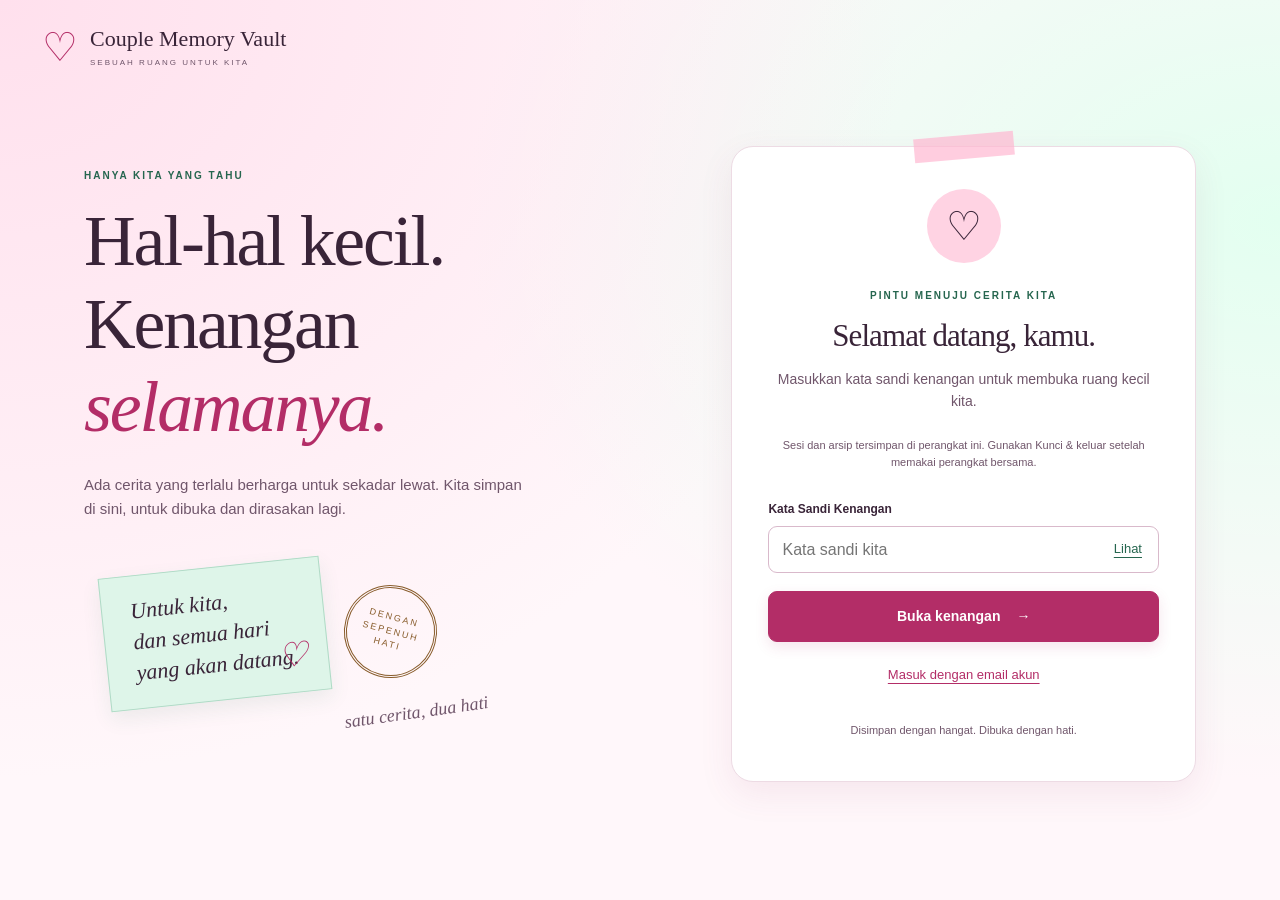
==== impian/index.html @ 61d598d1 "Add files via upload" ====
<!doctype html>
<html lang="id">
  <head>
    <base href="../" />
    <meta name="cmv-build" content="v5.0" />
    <meta charset="utf-8" />
    <meta
      name="viewport"
      content="width=device-width, initial-scale=1, viewport-fit=cover"
    />
    <meta name="theme-color" content="#fff7fa" />
    <meta name="color-scheme" content="light" />
    <meta
      name="description"
      content="Ruang kecil untuk menyimpan cerita, impian, dan kenangan kita berdua."
    />
    <meta name="referrer" content="strict-origin-when-cross-origin" />
    <meta name="apple-mobile-web-app-capable" content="yes" />
    <meta name="apple-mobile-web-app-status-bar-style" content="default" />
    <meta
      http-equiv="Content-Security-Policy"
      content="default-src 'self'; script-src 'self'; style-src 'self' 'unsafe-inline'; img-src 'self' blob: data: https://tile.openstreetmap.org; media-src 'self' blob:; connect-src 'self' https://*.supabase.co wss://*.supabase.co; font-src 'self'; object-src 'none'; base-uri 'self'; form-action 'self'; upgrade-insecure-requests"
    />
    <title>Impian Kita · Couple Memory Vault</title>
    <link rel="icon" type="image/png" href="./icons/icon-192.png" />
    <link rel="apple-touch-icon" href="./icons/apple-touch-icon.png" />
    <link rel="manifest" href="./manifest.json" />
    <link rel="stylesheet" href="./style.css" />
    <link rel="stylesheet" href="./vendor/leaflet.css" />
    <script defer src="./vendor/supabase.js"></script>
    <script defer src="./vendor/leaflet.js"></script>
    <script defer src="./supabase-config.js"></script>
    <script defer src="./offline.js"></script>
    <script defer src="./router.js"></script>
  </head>
  <body data-page="impian">
    <div id="boot-status" class="banner" role="status">
      <span id="boot-message">Menyiapkan halaman cerita kita…</span>
      <button id="boot-retry" class="text-button" type="button" hidden>
        Coba lagi
      </button>
    </div>
    <a class="skip-link" href="#content" data-skip>Langsung ke isi</a>
    <div id="network-banner" class="banner" role="status" hidden>
      Sedang luring · Arsip tersimpan tetap bisa dibaca. Draf akan dikirim saat
      tersambung.
    </div>
    <div id="update-banner" class="banner" hidden>
      Versi baru siap.
      <button id="update-button" class="text-button" type="button">
        Muat ulang
      </button>
    </div>
    <header class="site-header">
      <button
        class="brand"
        type="button"
        data-admin-unlock
        aria-label="Couple Memory Vault; ketuk cepat tiga kali untuk masuk sebagai Admin"
      >
        <span class="brand-icon" aria-hidden="true">♡</span>
        <span>Couple Memory Vault<small>SEBUAH RUANG UNTUK KITA</small></span>
      </button>
      <div class="header-actions">
        <button
          id="install-button"
          class="button small ghost"
          type="button"
          hidden
        >
          Pasang di HP
        </button>
        <button id="admin-open" class="button small ghost" type="button" hidden>
          + Tambah
        </button>
        <button
          id="lock-button"
          class="icon-button"
          type="button"
          title="Kunci dan keluar"
          aria-label="Kunci dan keluar"
          hidden
        >
          ↪
        </button>
      </div>
    </header>

    <main id="content" inert>
      <section
        id="lock-screen"
        class="lock-layout"
        aria-labelledby="lock-heading"
      >
        <div class="lock-intro">
          <p class="eyebrow">HANYA KITA YANG TAHU</p>
          <h1 id="lock-heading">
            Hal-hal kecil.<br />Kenangan <em>selamanya.</em>
          </h1>
          <p class="intro-copy">
            Ada cerita yang terlalu berharga untuk sekadar lewat. Kita simpan di
            sini, untuk dibuka dan dirasakan lagi.
          </p>
          <div class="keepsake-art" aria-hidden="true">
            <div class="paper-note">
              Untuk kita,<br />dan semua hari<br />yang akan datang.<span
                >♡</span
              >
            </div>
            <div class="postage">DENGAN<br />SEPENUH<br />HATI</div>
            <span class="scribble">satu cerita, dua hati</span>
          </div>
        </div>
        <div class="lock-card paper">
          <div class="lock-emblem" aria-hidden="true">♡</div>
          <p class="eyebrow">PINTU MENUJU CERITA KITA</p>
          <h2>Selamat datang, kamu.</h2>
          <p>Masukkan kata sandi kenangan untuk membuka ruang kecil kita.</p>
          <p class="tiny muted">
            Sesi dan arsip tersimpan di perangkat ini. Gunakan Kunci &amp;
            keluar setelah memakai perangkat bersama.
          </p>
          <form id="viewer-login-form" novalidate>
            <label for="viewer-password">Kata Sandi Kenangan</label>
            <div class="password-field">
              <input
                id="viewer-password"
                name="password"
                type="password"
                required
                autocomplete="current-password"
                maxlength="256"
                placeholder="Kata sandi kita"
              /><button
                type="button"
                id="toggle-password"
                class="text-button"
                aria-pressed="false"
                aria-label="Tampilkan kata sandi"
              >
                Lihat
              </button>
            </div>
            <button class="button full" type="submit">
              Buka kenangan <span aria-hidden="true">→</span>
            </button>
            <p
              id="login-message"
              class="form-message"
              role="status"
              aria-live="polite"
            ></p>
          </form>
          <button
            id="email-login-open"
            class="text-button email-login"
            type="button"
          >
            Masuk dengan email akun
          </button>
          <p class="tiny muted">Disimpan dengan hangat. Dibuka dengan hati.</p>
        </div>
      </section>

      <div id="app-screen" class="app-shell" hidden>
        <nav class="section-nav" aria-label="Halaman cerita kita">
          <a data-route="utama" href="./">Utama</a>
          <a data-route="kenangan" href="./kenangan/">Kenangan</a>
          <a data-route="jurnal" href="./jurnal/">Jurnal</a>
          <a data-route="impian" href="./impian/">Impian</a>
          <a data-route="surat" href="./surat/">Surat</a>
        </nav>
        <section class="music-player paper" aria-label="Pemutar musik bersama">
          <span class="music-cover" aria-hidden="true">♫</span>
          <div class="music-track-field">
            <label for="music-track">LAGU UNTUK KITA</label>
            <select id="music-track" disabled>
              <option value="">Belum ada lagu</option>
            </select>
          </div>
          <div class="music-transport">
            <button
              id="music-previous"
              class="icon-button"
              type="button"
              aria-label="Lagu sebelumnya"
              disabled
            >
              ‹
            </button>
            <button
              id="music-toggle"
              class="icon-button music-play"
              type="button"
              aria-label="Putar musik"
              aria-pressed="false"
              disabled
            >
              ▷
            </button>
            <button
              id="music-next"
              class="icon-button"
              type="button"
              aria-label="Lagu berikutnya"
              disabled
            >
              ›
            </button>
          </div>
          <div class="music-volume-field">
            <label for="music-volume"
              >Volume
              <output id="music-volume-value" for="music-volume"
                >35%</output
              ></label
            >
            <input
              id="music-volume"
              type="range"
              min="0"
              max="1"
              step="0.05"
              value="0.35"
            />
          </div>
        </section>
        <p id="app-message" class="form-message" role="status"></p>
        <div class="sync-strip">
          <span id="sync-status" role="status"
            >Arsip luring sedang disiapkan…</span
          ><button id="sync-now" type="button" class="text-button">
            Sinkronkan</button
          ><button id="drafts-open" type="button" class="text-button">
            Draf &amp; antrean
          </button>
        </div>
        <p
          id="route-status"
          class="sr-only"
          role="status"
          aria-live="polite"
        ></p>
        <div id="page-outlet">
          <div id="route-view" class="route-view" data-page="impian">
            <section
  id="dreams-section"
  class="paper panel"
  aria-labelledby="dreams-heading"
>
  <div class="section-heading compact">
    <div>
      <p class="eyebrow">SUATU HARI NANTI</p>
      <h2 id="dreams-heading">Impian kita</h2>
    </div>
    <span id="bucket-count" class="pill">0/0</span>
  </div>
  <ul id="bucket-list" class="bucket-list"></ul>
  <p id="bucket-empty" class="empty-state small-empty">
    Belum ada impian tertulis. Ketuk + Tambah untuk memulai.
  </p>
  <p class="tiny muted">Satu centang, satu langkah yang kita rayakan.</p>
</section>

          </div>
        </div>
        <footer class="site-footer">
          <span aria-hidden="true">♡</span> Beberapa hal layak disimpan
          selamanya.
          <p id="install-help" class="tiny">
            Di iPhone: buka lewat Safari → Bagikan → Tambah ke Layar Utama.
          </p>
        </footer>
      </div>
    </main>

    <dialog id="admin-login-dialog" aria-labelledby="admin-login-heading">
      <div class="dialog-body">
        <button
          class="dialog-close icon-button"
          type="button"
          data-close="admin-login-dialog"
          aria-label="Tutup"
        >
          ×
        </button>
        <p class="eyebrow">DI BALIK CERITA KITA</p>
        <h2 id="admin-login-heading">Masuk ke ruang kita</h2>
        <form id="admin-login-form" novalidate>
          <label for="admin-email">Email akunmu</label
          ><input
            id="admin-email"
            name="email"
            type="email"
            required
            autocomplete="username"
          /><label for="admin-password">Kata sandi akunmu</label
          ><input
            id="admin-password"
            name="password"
            type="password"
            required
            autocomplete="current-password"
            maxlength="256"
          /><button class="button full" type="submit">Masuk</button>
          <p id="admin-login-message" class="form-message" role="status"></p>
        </form>
      </div>
    </dialog>

    <dialog
      id="admin-dialog"
      class="admin-dialog"
      aria-labelledby="admin-heading"
    >
      <div class="dialog-body">
        <button
          class="dialog-close icon-button"
          type="button"
          data-close="admin-dialog"
          aria-label="Tutup ruang bersama"
        >
          ×
        </button>
        <p class="eyebrow">RAWAT CERITA KITA</p>
        <h2 id="admin-heading">Tambah cerita kita</h2>
        <p id="member-role" class="muted tiny"></p>
        <details class="admin-section" open>
          <summary>01 · Simpan kenangan baru</summary>
          <form id="upload-form" novalidate>
            <label for="memory-file">Foto, video, atau audio</label
            ><input
              id="memory-file"
              name="file"
              type="file"
              accept="image/jpeg,image/png,image/webp,image/gif,video/mp4,video/webm,video/quicktime,audio/mpeg,audio/mp4,audio/ogg,audio/wav,audio/x-wav,audio/webm"
              required
            />
            <p class="tiny muted">
              Maksimal 25 MB per file. Untuk video di HP, MP4 H.264 paling mudah
              diputar.
            </p>
            <div id="upload-preview" class="upload-preview" hidden></div>
            <label for="memory-title">Judul kenangan</label
            ><input
              id="memory-title"
              name="title"
              maxlength="120"
              required
              placeholder="Sore yang tidak ingin selesai"
            /><label for="memory-caption">Caption</label
            ><textarea
              id="memory-caption"
              name="caption"
              rows="3"
              maxlength="5000"
              placeholder="Apa yang ingin kamu ingat dari hari itu?"
            ></textarea>
            <div class="form-grid">
              <div>
                <label for="memory-date">Tanggal kenangan</label
                ><input id="memory-date" name="date" type="date" required />
              </div>
              <div>
                <label for="memory-unlock">Buka kapsul pada (opsional)</label
                ><input
                  id="memory-unlock"
                  name="unlock"
                  type="datetime-local"
                />
              </div>
            </div>
            <p class="tiny muted">
              Kosongkan tanggal buka agar langsung terlihat. Jam input mengikuti
              zona waktu perangkatmu. Pembuat kapsul dan Admin bisa melihat
              isinya kapan saja.
            </p>
            <fieldset class="location-fields">
              <legend>Lokasi kenangan (opsional)</legend>
              <label for="memory-place">Nama tempat</label
              ><input
                id="memory-place"
                maxlength="120"
                placeholder="Misalnya: Taman Menteng"
              />
              <div class="form-grid">
                <div>
                  <label for="memory-lat">Lintang</label
                  ><input
                    id="memory-lat"
                    type="number"
                    step="any"
                    min="-90"
                    max="90"
                    placeholder="-6.20"
                  />
                </div>
                <div>
                  <label for="memory-lng">Bujur</label
                  ><input
                    id="memory-lng"
                    type="number"
                    step="any"
                    min="-180"
                    max="180"
                    placeholder="106.85"
                  />
                </div>
              </div>
              <div class="inline-actions">
                <button
                  type="button"
                  id="location-pick"
                  class="button small ghost"
                >
                  Pilih di peta</button
                ><button
                  type="button"
                  id="location-current"
                  class="text-button"
                >
                  Lokasi sekarang</button
                ><button type="button" id="location-clear" class="text-button">
                  Kosongkan
                </button>
              </div>
              <p class="tiny muted">
                Lokasi perangkat hanya diambil ketika tombolnya ditekan.
              </p>
            </fieldset>
            <button class="button" type="submit">Simpan kenangan</button
            ><progress
              id="upload-progress"
              aria-label="Sedang menyimpan kenangan"
              hidden
            ></progress>
            <p id="upload-message" class="form-message" role="status"></p>
          </form>
        </details>
        <details class="admin-section">
          <summary>02 · Tambah impian bersama</summary>
          <form id="bucket-form" novalidate>
            <label for="bucket-title">Apa yang ingin kita wujudkan?</label
            ><input
              id="bucket-title"
              name="title"
              maxlength="180"
              required
              placeholder="Melihat matahari terbit di pantai"
            /><button class="button small" type="submit">
              Tambahkan impian
            </button>
            <p id="bucket-message" class="form-message" role="status"></p>
          </form>
        </details>
        <details class="admin-section">
          <summary>03 · Tulis surat cinta</summary>
          <form id="letter-form" novalidate>
            <label for="letter-title">Judul surat</label
            ><input
              id="letter-title"
              name="title"
              maxlength="120"
              required
              placeholder="Untuk kamu, yang selalu kupilih"
            /><label for="letter-body">Isi surat</label
            ><textarea
              id="letter-body"
              name="body"
              rows="8"
              maxlength="20000"
              required
              placeholder="Hai, sayang…"
            ></textarea>
            <div class="capsule-options">
              <label class="check-label"
                ><input id="letter-capsule" type="checkbox" /> Jadikan kapsul
                waktu</label
              >
              <div id="letter-unlock-wrap" hidden>
                <label for="letter-unlock">Buka pada tanggal &amp; jam</label
                ><input
                  id="letter-unlock"
                  name="unlock"
                  type="datetime-local"
                />
                <p class="tiny muted">
                  Jam mengikuti perangkatmu. Setelah terkirim, isi terkunci
                  untuk kalian berdua sampai waktunya tiba.
                </p>
              </div>
            </div>
            <p class="tiny muted">
              Tulisan otomatis disimpan sebagai draf di perangkat ini.
            </p>
            <button class="button small" type="submit">
              Simpan surat cinta
            </button>
            <p id="letter-message" class="form-message" role="status"></p>
          </form>
        </details>
        <details
          id="settings-section"
          class="admin-section"
          data-admin-only
          hidden
        >
          <summary>Pengaturan Admin · Nama, waktu, dan musik</summary>
          <form id="settings-form" novalidate>
            <label for="settings-names">Nama kalian</label
            ><input
              id="settings-names"
              name="names"
              maxlength="100"
              required
              placeholder="Namamu & Nama pasangan"
            /><label for="settings-start">Mulai bersama (opsional)</label
            ><input
              id="settings-start"
              name="start"
              type="datetime-local"
            /><label for="settings-timezone"
              >Zona waktu jurnal dan tampilan tanggal</label
            ><select id="settings-timezone" name="timezone">
              <option value="Asia/Jakarta">WIB · Asia/Jakarta</option>
              <option value="Asia/Makassar">WITA · Asia/Makassar</option>
              <option value="Asia/Jayapura">WIT · Asia/Jayapura</option>
              <option value="UTC">UTC</option></select
            ><label for="settings-event">Nama hari spesial</label
            ><input
              id="settings-event"
              name="event"
              maxlength="120"
              placeholder="Liburan kecil kita"
            /><label for="settings-event-at">Tanggal dan jam hari spesial</label
            ><input
              id="settings-event-at"
              name="eventAt"
              type="datetime-local"
            /><label for="settings-music">Lagu awal</label
            ><select id="settings-music" name="music">
              <option value="">Tanpa musik</option>
            </select>
            <p class="tiny muted">
              Unggah audio terlebih dahulu. Pilihan di sini hanya berisi audio
              yang sudah terbuka. Musik diputar setelah tombolnya ditekan. Semua
              input jam mengikuti zona perangkat.
            </p>
            <button class="button small" type="submit">
              Simpan pengaturan
            </button>
            <p id="settings-message" class="form-message" role="status"></p>
          </form>
        </details>
        <details id="inbox-details" class="admin-section">
          <summary>04 · Pesan dan jurnal kita</summary>
          <button id="inbox-refresh" class="button small ghost" type="button">
            Muat ulang
          </button>
          <p id="inbox-message" class="form-message" role="status"></p>
          <h3>Percakapan kita</h3>
          <div id="admin-replies"></div>
          <button id="more-replies" class="text-button" type="button" hidden>
            Pesan sebelumnya
          </button>
          <h3>Jurnal harian</h3>
          <div id="admin-journals"></div>
          <button id="more-journals" class="text-button" type="button" hidden>
            Jurnal sebelumnya
          </button>
        </details>
      </div>
    </dialog>

    <dialog
      id="memory-dialog"
      class="lightbox"
      aria-labelledby="memory-view-title"
    >
      <div class="dialog-body">
        <button
          class="dialog-close icon-button"
          type="button"
          data-close="memory-dialog"
          aria-label="Tutup kenangan"
        >
          ×
        </button>
        <div id="memory-view-media" class="memory-view-media"></div>
        <div class="lightbox-copy">
          <p id="memory-view-date" class="eyebrow"></p>
          <h2 id="memory-view-title"></h2>
          <p id="memory-view-caption" class="preserve-lines"></p>
          <button id="memory-reply" class="button small" type="button" hidden>
            Balas kenangan ini
          </button>
          <button id="memory-location" class="button small ghost" type="button">
            ⌖ Lokasi
          </button>
          <a id="memory-download" class="button small ghost" download hidden
            >Unduh file asli</a
          >
        </div>
      </div>
    </dialog>
    <dialog
      id="letter-dialog"
      class="letter-dialog"
      aria-labelledby="letter-view-title"
    >
      <article class="dialog-body">
        <button
          class="dialog-close icon-button"
          type="button"
          data-close="letter-dialog"
          aria-label="Tutup surat"
        >
          ×
        </button>
        <p class="eyebrow">SURAT YANG KUSIMPAN UNTUKMU</p>
        <h2 id="letter-view-title"></h2>
        <p id="letter-view-date" class="tiny muted"></p>
        <div id="letter-reactions"></div>
        <div id="letter-view-body" class="letter-body preserve-lines"></div>
        <p class="letter-signature">Dengan seluruh hatiku, ♡</p>
      </article>
    </dialog>
    <div id="toast" class="toast" role="status" aria-live="polite" hidden></div>
    <audio id="background-music" preload="none"></audio>
    <dialog id="calendar-dialog" aria-labelledby="calendar-dialog-title">
      <div class="dialog-content">
        <button
          class="dialog-close"
          type="button"
          data-close="calendar-dialog"
          aria-label="Tutup kalender"
        >
          ×
        </button>
        <p class="eyebrow">WAKTU UNTUK KITA</p>
        <h2 id="calendar-dialog-title">Rencana bersama</h2>
        <form id="calendar-form" novalidate>
          <label for="calendar-title">Nama rencana</label
          ><input
            id="calendar-title"
            maxlength="120"
            required
            placeholder="Kencan kecil hari Sabtu"
          />
          <div class="form-grid">
            <div>
              <label for="calendar-date">Tanggal</label
              ><input id="calendar-date" type="date" required />
            </div>
            <div>
              <label for="calendar-time">Jam (opsional)</label
              ><input id="calendar-time" type="time" />
            </div>
          </div>
          <p id="calendar-timezone" class="tiny muted"></p>
          <label for="calendar-note">Catatan</label
          ><textarea
            id="calendar-note"
            maxlength="2000"
            rows="3"
            placeholder="Tempat bertemu, hal yang ingin dibawa…"
          ></textarea>
          <div class="inline-actions">
            <button type="submit" class="button small">Simpan rencana</button
            ><button
              id="calendar-delete"
              type="button"
              class="text-button"
              hidden
            >
              Hapus rencana
            </button>
          </div>
          <p id="calendar-message" class="form-message" role="status"></p>
        </form>
      </div>
    </dialog>
    <dialog id="location-dialog" aria-labelledby="location-heading">
      <div class="dialog-content">
        <button
          class="dialog-close"
          type="button"
          data-close="location-dialog"
          aria-label="Tutup peta"
        >
          ×
        </button>
        <h2 id="location-heading">Di mana cerita ini terjadi?</h2>
        <p class="tiny muted">
          Ketuk peta untuk memilih titik. Kamu juga bisa mengisi koordinat
          secara manual.
        </p>
        <div id="location-map" class="memory-map"></div>
        <p id="location-preview" class="tiny muted" role="status"></p>
        <form id="location-form" novalidate>
          <label for="location-label">Nama tempat</label
          ><input
            id="location-label"
            maxlength="120"
            placeholder="Tempat favorit kita"
          />
          <div class="form-grid">
            <div>
              <label for="location-lat">Lintang</label
              ><input
                id="location-lat"
                type="number"
                step="any"
                min="-90"
                max="90"
                required
              />
            </div>
            <div>
              <label for="location-lng">Bujur</label
              ><input
                id="location-lng"
                type="number"
                step="any"
                min="-180"
                max="180"
                required
              />
            </div>
          </div>
          <button id="location-use" type="submit" class="button small">
            Gunakan titik ini
          </button>
          <p id="location-message" class="form-message" role="status"></p>
        </form>
      </div>
    </dialog>
    <dialog id="drafts-dialog" aria-labelledby="drafts-heading">
      <div class="dialog-content">
        <button
          class="dialog-close"
          type="button"
          data-close="drafts-dialog"
          aria-label="Tutup draf"
        >
          ×
        </button>
        <h2 id="drafts-heading">Draf &amp; antrean kita</h2>
        <p class="tiny muted">
          Draf belum dibagikan. Antrean dikirim otomatis saat aplikasi terbuka
          dan koneksi kembali. Jangan hapus data browser sebelum tersinkron.
        </p>
        <div id="drafts-list"></div>
        <div id="queue-list"></div>
      </div>
    </dialog>
    <dialog id="confirm-dialog" aria-labelledby="confirm-heading">
      <div class="dialog-content">
        <h2 id="confirm-heading">Sebentar, ya…</h2>
        <p id="confirm-copy"></p>
        <div class="inline-actions">
          <button id="confirm-cancel" type="button" class="button ghost small">
            Kembali</button
          ><button id="confirm-ok" type="button" class="button small">
            Lanjutkan
          </button>
        </div>
      </div>
    </dialog>
    <noscript
      ><p class="banner">
        Aktifkan JavaScript untuk membuka Couple Memory Vault.
      </p></noscript
    >
  </body>
</html>
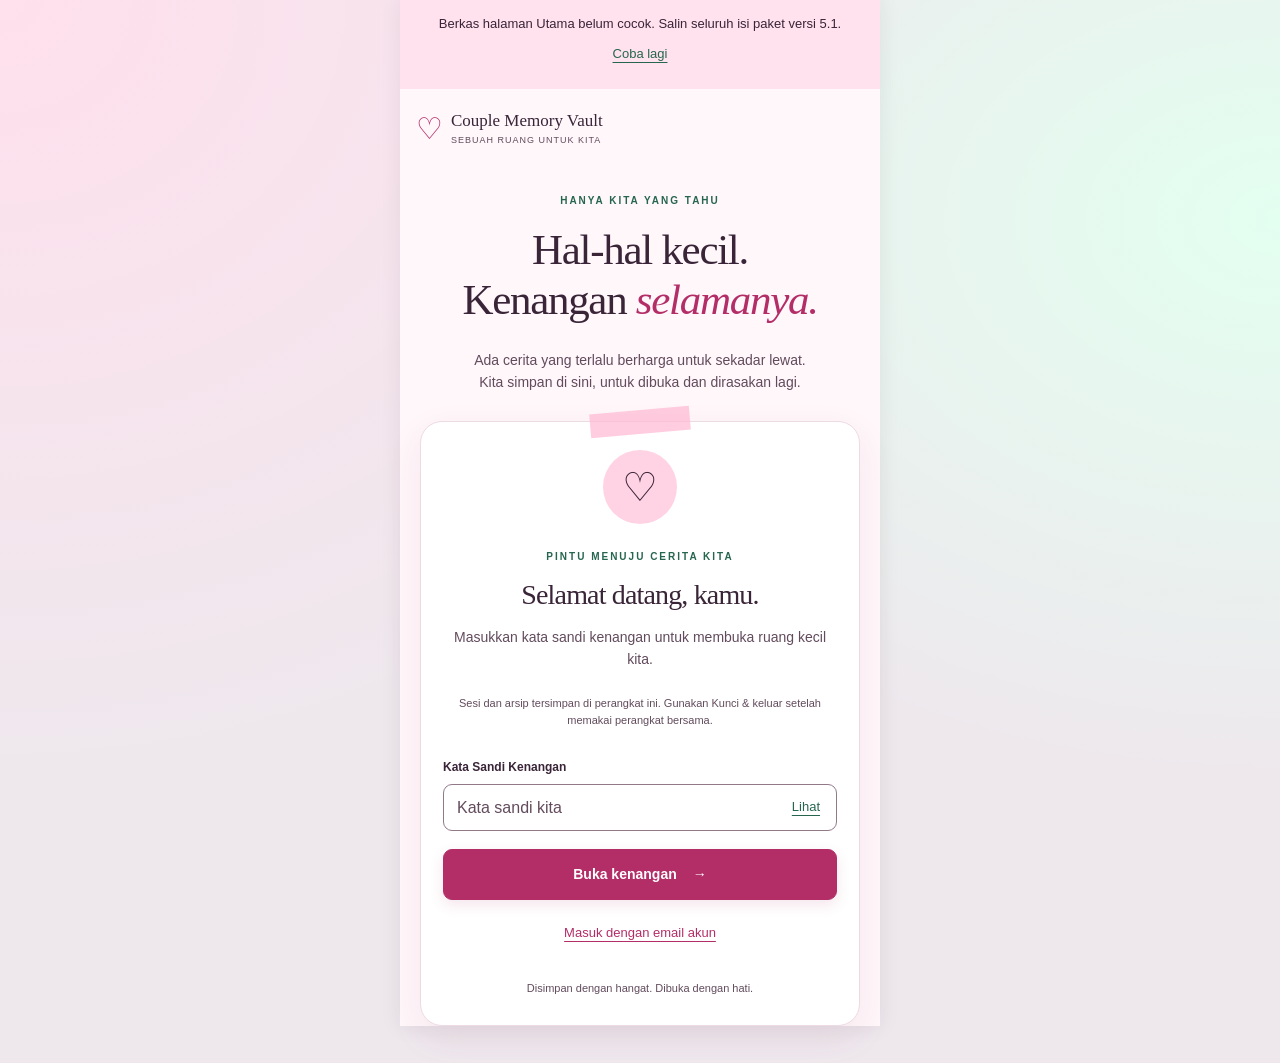
==== commit c8dcdba7: "Add files via upload" ====
--- a/impian/index.html
+++ b/impian/index.html
@@ -2,7 +2,7 @@
 <html lang="id">
   <head>
     <base href="../" />
-    <meta name="cmv-build" content="v5.0" />
+    <meta name="cmv-build" content="v5.1" />
     <meta charset="utf-8" />
     <meta
       name="viewport"
@@ -34,6 +34,7 @@
     <script defer src="./router.js"></script>
   </head>
   <body data-page="impian">
+    <div class="viewport-shell">
     <div id="boot-status" class="banner" role="status">
       <span id="boot-message">Menyiapkan halaman cerita kita…</span>
       <button id="boot-retry" class="text-button" type="button" hidden>
@@ -41,16 +42,6 @@
       </button>
     </div>
     <a class="skip-link" href="#content" data-skip>Langsung ke isi</a>
-    <div id="network-banner" class="banner" role="status" hidden>
-      Sedang luring · Arsip tersimpan tetap bisa dibaca. Draf akan dikirim saat
-      tersambung.
-    </div>
-    <div id="update-banner" class="banner" hidden>
-      Versi baru siap.
-      <button id="update-button" class="text-button" type="button">
-        Muat ulang
-      </button>
-    </div>
     <header class="site-header">
       <button
         class="brand"
@@ -62,16 +53,17 @@
         <span>Couple Memory Vault<small>SEBUAH RUANG UNTUK KITA</small></span>
       </button>
       <div class="header-actions">
-        <button
-          id="install-button"
-          class="button small ghost"
-          type="button"
-          hidden
-        >
-          Pasang di HP
-        </button>
-        <button id="admin-open" class="button small ghost" type="button" hidden>
-          + Tambah
+        <button id="sync-indicator" class="icon-button sync-indicator"
+          type="button" aria-label="Buka status sinkronisasi dan draf"
+          aria-haspopup="dialog" aria-controls="sync-dialog"
+          title="Status sinkronisasi dan draf" data-status="online" hidden>
+          <svg viewBox="0 0 24 24" width="24" height="24" fill="none"
+            stroke="currentColor" stroke-width="1.7" stroke-linecap="round"
+            stroke-linejoin="round" aria-hidden="true" focusable="false">
+            <path d="M6 18a4 4 0 0 1-.8-7.9A7 7 0 0 1 18.7 9a4.5 4.5 0 0 1-.2 9H6Z" />
+            <path class="cloud-slash" d="m3 3 18 18" />
+          </svg>
+          <span class="sync-dot" aria-hidden="true"></span>
         </button>
         <button
           id="lock-button"
@@ -226,15 +218,6 @@
           </div>
         </section>
         <p id="app-message" class="form-message" role="status"></p>
-        <div class="sync-strip">
-          <span id="sync-status" role="status"
-            >Arsip luring sedang disiapkan…</span
-          ><button id="sync-now" type="button" class="text-button">
-            Sinkronkan</button
-          ><button id="drafts-open" type="button" class="text-button">
-            Draf &amp; antrean
-          </button>
-        </div>
         <p
           id="route-status"
           class="sr-only"
@@ -257,13 +240,19 @@
   </div>
   <ul id="bucket-list" class="bucket-list"></ul>
   <p id="bucket-empty" class="empty-state small-empty">
-    Belum ada impian tertulis. Ketuk + Tambah untuk memulai.
+    Belum ada impian tertulis. Ketuk tombol + di kanan bawah untuk memulai.
   </p>
-  <p class="tiny muted">Satu centang, satu langkah yang kita rayakan.</p>
+  <p id="bucket-help" class="tiny muted">Satu centang, satu langkah yang kita rayakan.</p>
 </section>
 
           </div>
         </div>
+        <button id="admin-open" class="add-fab" type="button"
+          aria-label="Tambah kenangan, impian, atau surat"
+          aria-haspopup="dialog" aria-controls="admin-dialog"
+          title="Tambah cerita" hidden>
+          <span aria-hidden="true">+</span>
+        </button>
         <footer class="site-footer">
           <span aria-hidden="true">♡</span> Beberapa hal layak disimpan
           selamanya.
@@ -273,6 +262,26 @@
         </footer>
       </div>
     </main>
+    </div>
+
+    <dialog id="sync-dialog" aria-labelledby="sync-heading">
+      <div class="dialog-body">
+        <button class="dialog-close icon-button" type="button"
+          data-close="sync-dialog" aria-label="Tutup status sinkronisasi">×</button>
+        <h2 id="sync-heading">Cerita tetap tersimpan</h2>
+        <p id="sync-status" class="muted" role="status" aria-live="polite"
+          aria-atomic="true">Memeriksa perubahan…</p>
+        <div class="inline-actions">
+          <button id="sync-now" type="button" class="button small">Sinkronkan</button>
+          <button id="drafts-open" type="button" class="button small ghost">Draf &amp; antrean</button>
+        </div>
+        <button id="install-button" class="text-button" type="button" hidden>Pasang di HP</button>
+        <div id="update-banner" hidden>
+          <p>Versi baru siap. Simpan tulisanmu sebelum memuat ulang.</p>
+          <button id="update-button" class="button small" type="button">Muat ulang</button>
+        </div>
+      </div>
+    </dialog>
 
     <dialog id="admin-login-dialog" aria-labelledby="admin-login-heading">
       <div class="dialog-body">
@@ -625,7 +634,9 @@
         <p class="letter-signature">Dengan seluruh hatiku, ♡</p>
       </article>
     </dialog>
-    <div id="toast" class="toast" role="status" aria-live="polite" hidden></div>
+    <div id="toast" class="toast" aria-hidden="true" hidden></div>
+    <div id="toast-announcement" class="sr-only" role="status"
+      aria-live="polite" aria-atomic="true"></div>
     <audio id="background-music" preload="none"></audio>
     <dialog id="calendar-dialog" aria-labelledby="calendar-dialog-title">
       <div class="dialog-content">
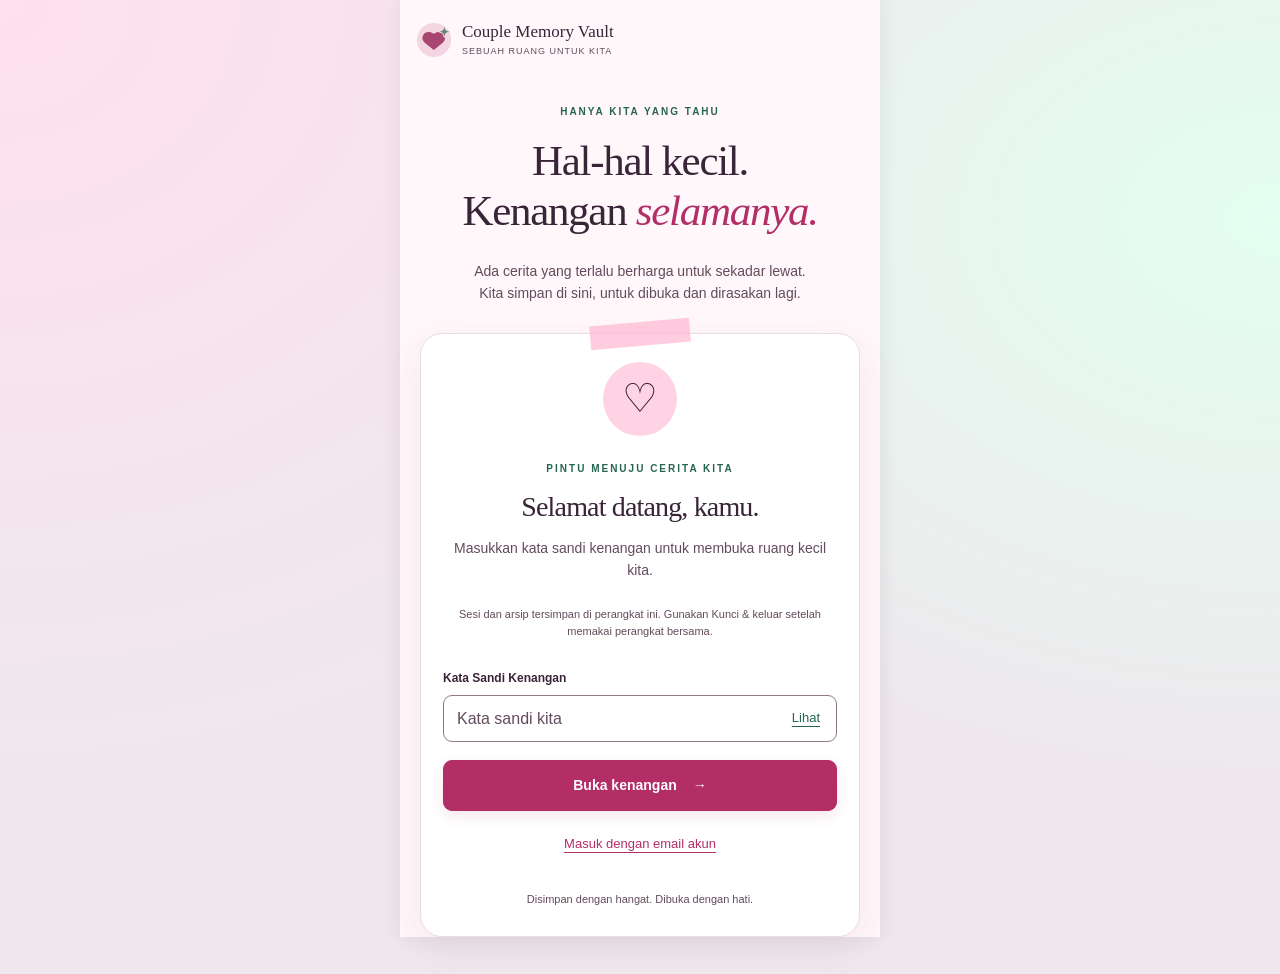
==== commit 8fca59ea: "Add files via upload" ====
--- a/impian/index.html
+++ b/impian/index.html
@@ -33,7 +33,7 @@
     <script defer src="./offline.js"></script>
     <script defer src="./router.js"></script>
   </head>
-  <body data-page="impian">
+  <body data-page="impian" data-nav-labels="visible">
     <div class="viewport-shell">
     <div id="boot-status" class="banner" role="status">
       <span id="boot-message">Menyiapkan halaman cerita kita…</span>
@@ -49,7 +49,11 @@
         data-admin-unlock
         aria-label="Couple Memory Vault; ketuk cepat tiga kali untuk masuk sebagai Admin"
       >
-        <span class="brand-icon" aria-hidden="true">♡</span>
+        <span class="brand-icon" aria-hidden="true"><svg xmlns="http://www.w3.org/2000/svg" class="brand-mark" viewBox="0 0 40 40" width="36" height="36" aria-hidden="true" focusable="false">
+  <circle cx="20" cy="20" r="19" fill="#f4d5e2" />
+  <path d="M19.8 31.2 10.1 23.3C2.3 17 11.1 6.4 19.8 13.2 28.1 6.6 37.1 17.1 29.4 23.4Z" fill="#a84670" />
+  <path d="m31.5 4.5 1.8 4.5 4.5 1.8-4.5 1.8-1.8 4.5-1.8-4.5-4.5-1.8L29.7 9Z" fill="#648570" stroke="#f4d5e2" stroke-width="1.1" stroke-linejoin="round" />
+</svg></span>
         <span>Couple Memory Vault<small>SEBUAH RUANG UNTUK KITA</small></span>
       </button>
       <div class="header-actions">
@@ -156,11 +160,36 @@
 
       <div id="app-screen" class="app-shell" hidden>
         <nav class="section-nav" aria-label="Halaman cerita kita">
-          <a data-route="utama" href="./">Utama</a>
-          <a data-route="kenangan" href="./kenangan/">Kenangan</a>
-          <a data-route="jurnal" href="./jurnal/">Jurnal</a>
-          <a data-route="impian" href="./impian/">Impian</a>
-          <a data-route="surat" href="./surat/">Surat</a>
+          <a data-route="utama" href="./" aria-label="Buka halaman Utama" title="Utama">
+            <svg xmlns="http://www.w3.org/2000/svg" class="nav-icon" viewBox="0 0 24 24" width="22" height="22" fill="none" stroke="currentColor" stroke-width="2.2" stroke-linecap="round" stroke-linejoin="round" aria-hidden="true" focusable="false">
+  <path d="m3 10 9-7 9 7v9a2 2 0 0 1-2 2h-4v-7H9v7H5a2 2 0 0 1-2-2Z" />
+</svg><span class="nav-label">Utama</span>
+          </a>
+          <a data-route="kenangan" href="./kenangan/" aria-label="Buka halaman Kenangan" title="Kenangan">
+            <svg xmlns="http://www.w3.org/2000/svg" class="nav-icon" viewBox="0 0 24 24" width="22" height="22" fill="none" stroke="currentColor" stroke-width="2.2" stroke-linecap="round" stroke-linejoin="round" aria-hidden="true" focusable="false">
+  <path d="M6 6H4a2 2 0 0 0-2 2v12a2 2 0 0 0 2 2h12a2 2 0 0 0 2-2v-2" />
+  <rect x="6" y="2" width="16" height="16" rx="2.5" />
+  <circle cx="11" cy="7" r="1" fill="currentColor" stroke="none" />
+  <path d="m7 15 4-4 3 3 3-3 4 4" />
+</svg><span class="nav-label">Kenangan</span>
+          </a>
+          <a data-route="jurnal" href="./jurnal/" aria-label="Buka halaman Jurnal" title="Jurnal">
+            <svg xmlns="http://www.w3.org/2000/svg" class="nav-icon" viewBox="0 0 24 24" width="22" height="22" fill="none" stroke="currentColor" stroke-width="2.2" stroke-linecap="round" stroke-linejoin="round" aria-hidden="true" focusable="false">
+  <rect x="5" y="3" width="15" height="18" rx="2.5" />
+  <path d="M8 3v18M2.5 7H6M2.5 12H6M2.5 17H6M11 8h6M11 12h4" />
+</svg><span class="nav-label">Jurnal</span>
+          </a>
+          <a data-route="impian" href="./impian/" aria-label="Buka halaman Impian" title="Impian">
+            <svg xmlns="http://www.w3.org/2000/svg" class="nav-icon" viewBox="0 0 24 24" width="22" height="22" fill="none" stroke="currentColor" stroke-width="2.2" stroke-linecap="round" stroke-linejoin="round" aria-hidden="true" focusable="false">
+  <path d="m12 3 2.8 5.7 6.3.9-4.6 4.5 1.1 6.3-5.6-3-5.6 3 1.1-6.3-4.6-4.5 6.3-.9Z" />
+</svg><span class="nav-label">Impian</span>
+          </a>
+          <a data-route="surat" href="./surat/" aria-label="Buka halaman Surat" title="Surat">
+            <svg xmlns="http://www.w3.org/2000/svg" class="nav-icon" viewBox="0 0 24 24" width="22" height="22" fill="none" stroke="currentColor" stroke-width="2.2" stroke-linecap="round" stroke-linejoin="round" aria-hidden="true" focusable="false">
+  <rect x="2.5" y="5" width="19" height="14" rx="3" />
+  <path d="m3.5 7 7.1 5.2a2.3 2.3 0 0 0 2.8 0L20.5 7" />
+</svg><span class="nav-label">Surat</span>
+          </a>
         </nav>
         <section class="music-player paper" aria-label="Pemutar musik bersama">
           <span class="music-cover" aria-hidden="true">♫</span>
@@ -276,6 +305,15 @@
           <button id="drafts-open" type="button" class="button small ghost">Draf &amp; antrean</button>
         </div>
         <button id="install-button" class="text-button" type="button" hidden>Pasang di HP</button>
+        <details class="navigation-preferences">
+          <summary>Tampilan navigasi</summary>
+          <label class="check-label" for="nav-labels-toggle">
+            <input id="nav-labels-toggle" type="checkbox" checked
+              aria-describedby="nav-labels-help" />
+            Tampilkan nama menu
+          </label>
+          <p id="nav-labels-help" class="tiny muted">Matikan untuk memakai ikon saja.</p>
+        </details>
         <div id="update-banner" hidden>
           <p>Versi baru siap. Simpan tulisanmu sebelum memuat ulang.</p>
           <button id="update-button" class="button small" type="button">Muat ulang</button>
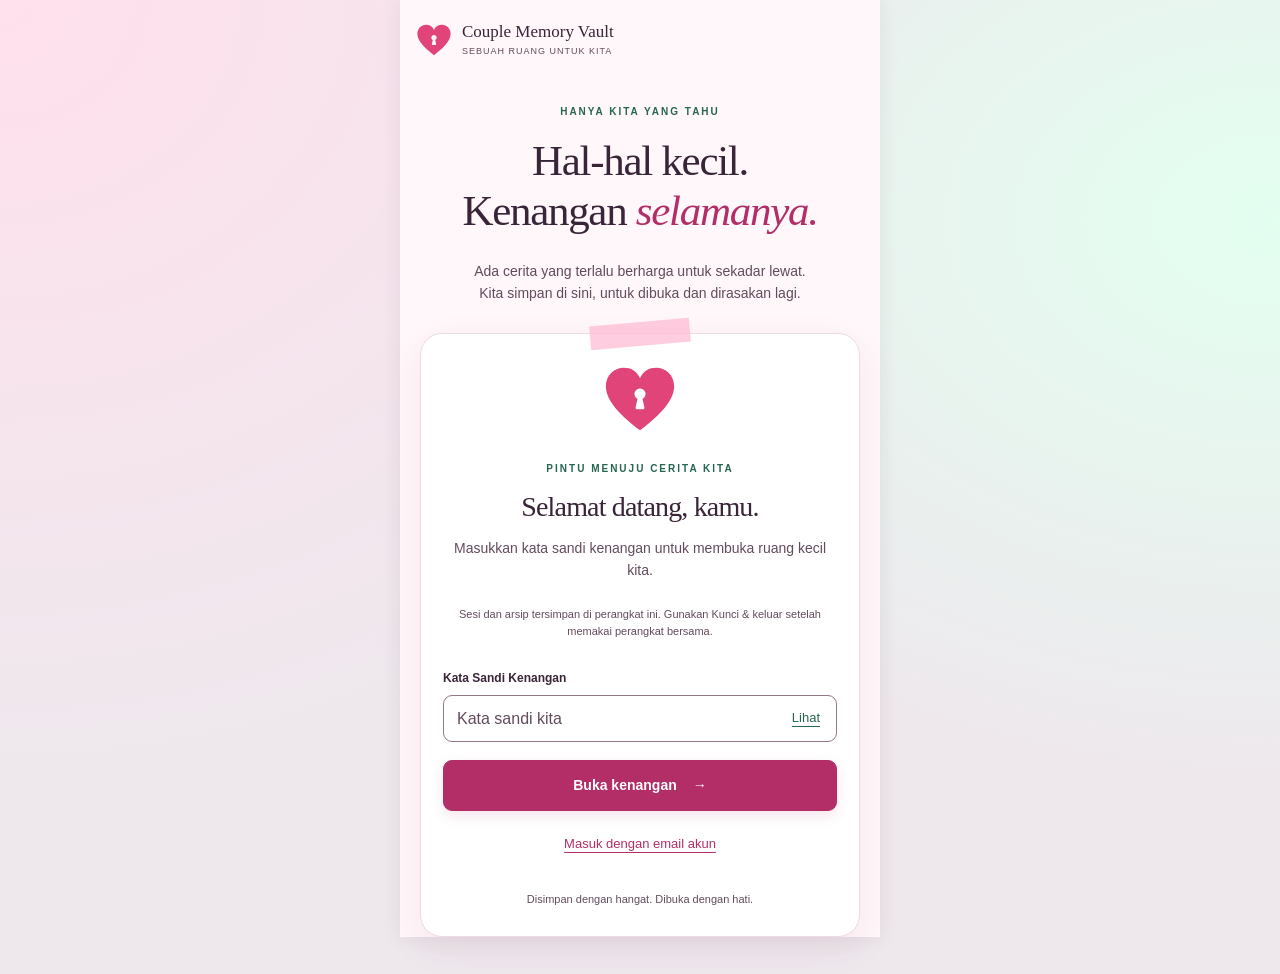
==== commit e57e7b11: "Add files via upload" ====
--- a/impian/index.html
+++ b/impian/index.html
@@ -2,7 +2,7 @@
 <html lang="id">
   <head>
     <base href="../" />
-    <meta name="cmv-build" content="v5.1" />
+    <meta name="cmv-build" content="v6-hidden-keyhole-1" />
     <meta charset="utf-8" />
     <meta
       name="viewport"
@@ -16,14 +16,19 @@
     />
     <meta name="referrer" content="strict-origin-when-cross-origin" />
     <meta name="apple-mobile-web-app-capable" content="yes" />
+    <meta name="application-name" content="Couple Memory Vault" />
+    <meta name="apple-mobile-web-app-title" content="Cerita Kita" />
     <meta name="apple-mobile-web-app-status-bar-style" content="default" />
     <meta
       http-equiv="Content-Security-Policy"
       content="default-src 'self'; script-src 'self'; style-src 'self' 'unsafe-inline'; img-src 'self' blob: data: https://tile.openstreetmap.org; media-src 'self' blob:; connect-src 'self' https://*.supabase.co wss://*.supabase.co; font-src 'self'; object-src 'none'; base-uri 'self'; form-action 'self'; upgrade-insecure-requests"
     />
     <title>Impian Kita · Couple Memory Vault</title>
-    <link rel="icon" type="image/png" href="./icons/icon-192.png" />
-    <link rel="apple-touch-icon" href="./icons/apple-touch-icon.png" />
+    <link rel="icon" type="image/png" sizes="16x16" href="./icons/hidden-keyhole-favicon-16.png" />
+    <link rel="icon" type="image/png" sizes="32x32" href="./icons/hidden-keyhole-favicon-32.png" />
+    <link rel="icon" type="image/png" sizes="64x64" href="./icons/hidden-keyhole-favicon-64.png" />
+    <link rel="icon" type="image/svg+xml" sizes="any" href="./icons/hidden-keyhole.svg" />
+    <link rel="apple-touch-icon" sizes="180x180" href="./icons/hidden-keyhole-apple-180.png" />
     <link rel="manifest" href="./manifest.json" />
     <link rel="stylesheet" href="./style.css" />
     <link rel="stylesheet" href="./vendor/leaflet.css" />
@@ -35,24 +40,27 @@
   </head>
   <body data-page="impian" data-nav-labels="visible">
     <div class="viewport-shell">
-    <div id="boot-status" class="banner" role="status">
-      <span id="boot-message">Menyiapkan halaman cerita kita…</span>
-      <button id="boot-retry" class="text-button" type="button" hidden>
+    <section id="boot-status" class="brand-splash" aria-labelledby="boot-title">
+      <div class="splash-logo" aria-hidden="true"><svg xmlns="http://www.w3.org/2000/svg" class="brand-mark" viewBox="48 48 416 416" width="40" height="40" aria-hidden="true" focusable="false">
+  <path fill="#e14479" fill-rule="evenodd" d="M256 140C238 97 205 80 165 80C109 80 64 125 64 184C64 273 163 360 256 432C349 360 448 273 448 184C448 125 403 80 347 80C307 80 274 97 256 140Z M242 255.659A31 31 0 1 1 270 255.659L281 305Q282 313 274 313H238Q230 313 231 305Z" />
+</svg></div>
+      <h1 id="boot-title">Couple Memory Vault</h1>
+      <p id="boot-message" role="status" aria-live="polite">Menyiapkan halaman cerita kita…</p>
+      <button id="boot-retry" class="button" type="button" hidden>
         Coba lagi
       </button>
-    </div>
-    <a class="skip-link" href="#content" data-skip>Langsung ke isi</a>
-    <header class="site-header">
+      <noscript>Aktifkan JavaScript untuk membuka kenangan.</noscript>
+    </section>
+    <a class="skip-link" href="#content" data-skip inert>Langsung ke isi</a>
+    <header class="site-header" inert>
       <button
         class="brand"
         type="button"
         data-admin-unlock
         aria-label="Couple Memory Vault; ketuk cepat tiga kali untuk masuk sebagai Admin"
       >
-        <span class="brand-icon" aria-hidden="true"><svg xmlns="http://www.w3.org/2000/svg" class="brand-mark" viewBox="0 0 40 40" width="36" height="36" aria-hidden="true" focusable="false">
-  <circle cx="20" cy="20" r="19" fill="#f4d5e2" />
-  <path d="M19.8 31.2 10.1 23.3C2.3 17 11.1 6.4 19.8 13.2 28.1 6.6 37.1 17.1 29.4 23.4Z" fill="#a84670" />
-  <path d="m31.5 4.5 1.8 4.5 4.5 1.8-4.5 1.8-1.8 4.5-1.8-4.5-4.5-1.8L29.7 9Z" fill="#648570" stroke="#f4d5e2" stroke-width="1.1" stroke-linejoin="round" />
+        <span class="brand-icon" aria-hidden="true"><svg xmlns="http://www.w3.org/2000/svg" class="brand-mark" viewBox="48 48 416 416" width="40" height="40" aria-hidden="true" focusable="false">
+  <path fill="#e14479" fill-rule="evenodd" d="M256 140C238 97 205 80 165 80C109 80 64 125 64 184C64 273 163 360 256 432C349 360 448 273 448 184C448 125 403 80 347 80C307 80 274 97 256 140Z M242 255.659A31 31 0 1 1 270 255.659L281 305Q282 313 274 313H238Q230 313 231 305Z" />
 </svg></span>
         <span>Couple Memory Vault<small>SEBUAH RUANG UNTUK KITA</small></span>
       </button>
@@ -108,7 +116,9 @@
           </div>
         </div>
         <div class="lock-card paper">
-          <div class="lock-emblem" aria-hidden="true">♡</div>
+          <div class="lock-emblem" aria-hidden="true"><svg xmlns="http://www.w3.org/2000/svg" class="brand-mark" viewBox="48 48 416 416" width="40" height="40" aria-hidden="true" focusable="false">
+  <path fill="#e14479" fill-rule="evenodd" d="M256 140C238 97 205 80 165 80C109 80 64 125 64 184C64 273 163 360 256 432C349 360 448 273 448 184C448 125 403 80 347 80C307 80 274 97 256 140Z M242 255.659A31 31 0 1 1 270 255.659L281 305Q282 313 274 313H238Q230 313 231 305Z" />
+</svg></div>
           <p class="eyebrow">PINTU MENUJU CERITA KITA</p>
           <h2>Selamat datang, kamu.</h2>
           <p>Masukkan kata sandi kenangan untuk membuka ruang kecil kita.</p>
@@ -283,7 +293,9 @@
           <span aria-hidden="true">+</span>
         </button>
         <footer class="site-footer">
-          <span aria-hidden="true">♡</span> Beberapa hal layak disimpan
+          <span class="footer-mark" aria-hidden="true"><svg xmlns="http://www.w3.org/2000/svg" class="brand-mark" viewBox="48 48 416 416" width="40" height="40" aria-hidden="true" focusable="false">
+  <path fill="#e14479" fill-rule="evenodd" d="M256 140C238 97 205 80 165 80C109 80 64 125 64 184C64 273 163 360 256 432C349 360 448 273 448 184C448 125 403 80 347 80C307 80 274 97 256 140Z M242 255.659A31 31 0 1 1 270 255.659L281 305Q282 313 274 313H238Q230 313 231 305Z" />
+</svg></span> Beberapa hal layak disimpan
           selamanya.
           <p id="install-help" class="tiny">
             Di iPhone: buka lewat Safari → Bagikan → Tambah ke Layar Utama.
@@ -305,6 +317,21 @@
           <button id="drafts-open" type="button" class="button small ghost">Draf &amp; antrean</button>
         </div>
         <button id="install-button" class="text-button" type="button" hidden>Pasang di HP</button>
+        <div class="book-settings">
+          <h3>Buku kenangan kita</h3>
+          <p class="tiny muted">Simpan foto dan jurnal menjadi buku PDF yang bisa dicetak.</p>
+          <button id="book-open" class="button small ghost" type="button">Cetak Kenanganku</button>
+        </div>
+        <details id="audio-library" class="navigation-preferences">
+          <summary>Atur audio lama</summary>
+          <p class="tiny muted">Tandai rekaman pribadi sebagai Pesan Suara agar masuk ke Rak Kenangan. Lagu tetap menemani di pemutar musik.</p>
+          <div id="audio-library-list"></div>
+          <div class="inline-actions">
+            <button id="audio-previous" class="text-button" type="button" disabled>Sebelumnya</button>
+            <button id="audio-next" class="text-button" type="button" disabled>Berikutnya</button>
+          </div>
+          <p id="audio-library-status" class="tiny muted" role="status"></p>
+        </details>
         <details class="navigation-preferences">
           <summary>Tampilan navigasi</summary>
           <label class="check-label" for="nav-labels-toggle">
@@ -321,6 +348,34 @@
       </div>
     </dialog>
 
+    <dialog id="review-dialog" class="review-dialog" aria-labelledby="review-heading">
+      <div class="review-top">
+        <h2 id="review-heading" class="sr-only">Perjalanan kita setahun ini</h2>
+        <p id="review-progress" class="tiny" role="status"></p>
+        <button class="icon-button" type="button" data-close="review-dialog" aria-label="Tutup kilas balik">×</button>
+      </div>
+      <div id="review-slide" class="review-slide" tabindex="0" aria-label="Cerita saat ini; gunakan panah kanan atau kiri untuk berpindah"></div>
+      <div class="review-bottom">
+        <button id="review-previous" class="button small ghost" type="button" aria-label="Cerita sebelumnya">← Sebelumnya</button>
+        <button id="review-next" class="button small" type="button" aria-label="Cerita berikutnya">Berikutnya →</button>
+      </div>
+    </dialog>
+    <dialog id="book-dialog" aria-labelledby="book-heading">
+      <div class="dialog-body">
+        <button class="dialog-close icon-button" type="button" data-close="book-dialog" aria-label="Tutup buku kenangan">×</button>
+        <p class="eyebrow">UNTUK DISIMPAN SELAMANYA</p>
+        <h2 id="book-heading">Buku kenangan kita</h2>
+        <p class="tiny muted">Foto dan jurnal dalam PDF ukuran A4. Pilih sampai 60 catatan per buku; perkecil rentang tanggal untuk buku berikutnya.</p>
+        <form id="book-form" novalidate>
+          <label for="book-from">Dari tanggal</label><input id="book-from" type="date" required />
+          <label for="book-to">Sampai tanggal</label><input id="book-to" type="date" required />
+          <button id="book-create" class="button" type="submit">Buat PDF</button>
+        </form>
+        <button id="book-cancel" class="text-button" type="button" hidden>Batalkan pembuatan</button>
+        <p id="book-status" class="form-message" role="status"></p>
+        <a id="book-download" class="button small" download="Buku-Kenangan.pdf" hidden>Unduh Buku Kenangan.pdf</a>
+      </div>
+    </dialog>
     <dialog id="admin-login-dialog" aria-labelledby="admin-login-heading">
       <div class="dialog-body">
         <button
@@ -375,7 +430,7 @@
         <details class="admin-section" open>
           <summary>01 · Simpan kenangan baru</summary>
           <form id="upload-form" novalidate>
-            <label for="memory-file">Foto, video, atau audio</label
+            <label for="memory-file">Foto, video, atau pesan suara</label
             ><input
               id="memory-file"
               name="file"
@@ -388,6 +443,18 @@
               diputar.
             </p>
             <div id="upload-preview" class="upload-preview" hidden></div>
+            <div class="inline-actions record-actions">
+              <button id="voice-record" type="button" class="button small ghost">Rekam pesan suara</button>
+              <button id="voice-stop" type="button" class="button small" hidden>Selesai merekam</button>
+            </div>
+            <p id="voice-status" class="tiny muted" role="status"></p>
+            <div id="audio-purpose-wrap" hidden>
+              <label for="memory-audio-purpose">Simpan audio sebagai</label>
+              <select id="memory-audio-purpose" name="audio-purpose">
+                <option value="voice_note">Pesan Suara di Rak Kenangan</option>
+                <option value="music">Lagu di pemutar musik</option>
+              </select>
+            </div>
             <label for="memory-title">Judul kenangan</label
             ><input
               id="memory-title"
@@ -403,6 +470,15 @@
               maxlength="5000"
               placeholder="Apa yang ingin kamu ingat dari hari itu?"
             ></textarea>
+            <label for="memory-tags">Label kenangan (opsional)</label>
+            <input id="memory-tags" name="tags" maxlength="270" placeholder="#Liburan #UlangTahun" aria-describedby="memory-tags-help" />
+            <p id="memory-tags-help" class="tiny muted">Pisahkan dengan spasi atau koma. Maksimal 8 label.</p>
+            <div id="upload-tag-chips" class="tag-strip" aria-label="Label unggahan"></div>
+            <div class="tag-strip" aria-label="Saran label">
+              <button type="button" class="filter-chip" data-add-tag="liburan">#Liburan</button>
+              <button type="button" class="filter-chip" data-add-tag="ulangtahun">#UlangTahun</button>
+              <button type="button" class="filter-chip" data-add-tag="keseharian">#Keseharian</button>
+            </div>
             <div class="form-grid">
               <div>
                 <label for="memory-date">Tanggal kenangan</label
@@ -424,6 +500,8 @@
             </p>
             <fieldset class="location-fields">
               <legend>Lokasi kenangan (opsional)</legend>
+              <label class="check-label"><input id="memory-exif" type="checkbox" checked /> Gunakan lokasi yang tersimpan di foto</label>
+              <p id="exif-status" class="tiny muted" role="status">Koordinat akan diisi jika foto memiliki metadata GPS. Kamu bisa mengubah atau mengosongkannya.</p>
               <label for="memory-place">Nama tempat</label
               ><input
                 id="memory-place"
@@ -589,7 +667,7 @@
               <option value="">Tanpa musik</option>
             </select>
             <p class="tiny muted">
-              Unggah audio terlebih dahulu. Pilihan di sini hanya berisi audio
+              Pilih "Lagu di pemutar musik" saat mengunggah. Pilihan di sini berisi lagu
               yang sudah terbuka. Musik diputar setelah tombolnya ditekan. Semua
               input jam mengikuti zona perangkat.
             </p>
@@ -644,6 +722,7 @@
           <button id="memory-location" class="button small ghost" type="button">
             ⌖ Lokasi
           </button>
+          <button id="memory-favorite" class="button small ghost" type="button" aria-pressed="false">Jadikan favorit</button>
           <a id="memory-download" class="button small ghost" download hidden
             >Unduh file asli</a
           >
